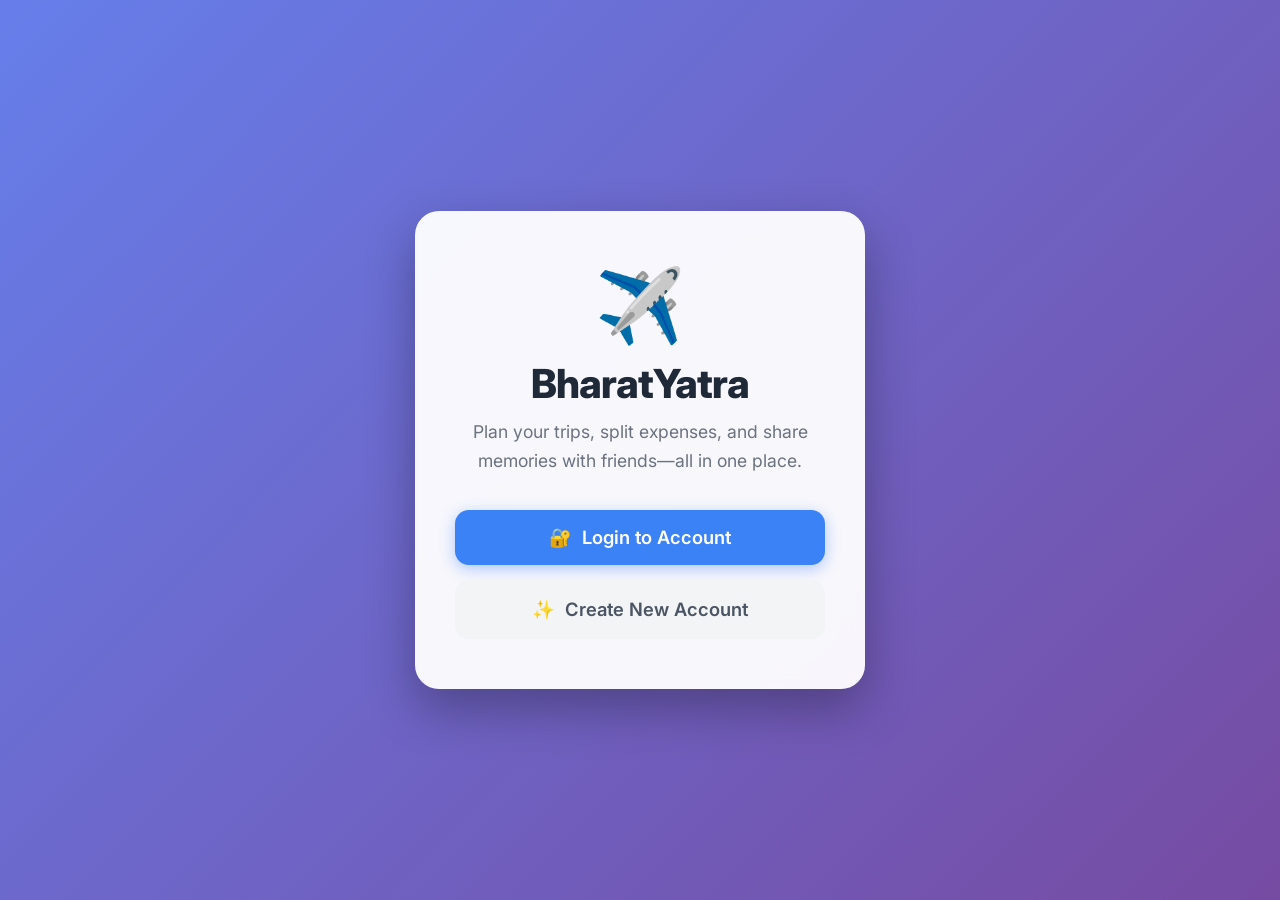
==== start1/templates/index.html @ 755bdc20 "Add Bharatyatra AI project" ====
<!DOCTYPE html>
<html lang="en">
<head>
    <meta charset="UTF-8">
    <meta name="viewport" content="width=device-width, initial-scale=1.0">
    <title>Welcome to BharatYatra ✈️</title>
    <!-- Modern Font -->
    <link href="https://fonts.googleapis.com/css2?family=Inter:wght@400;600;800&display=swap" rel="stylesheet">
    
    <style>
        * { box-sizing: border-box; margin: 0; padding: 0; }
        
        body {
            font-family: 'Inter', sans-serif;
            
            background: linear-gradient(135deg, #667eea 0%, #764ba2 100%);
            height: 100vh;
            display: flex;
            align-items: center;
            justify-content: center;
            color: #333;
            overflow: hidden; 
        }

        
        .welcome-card {
            background: rgba(255, 255, 255, 0.95);
            padding: 50px 40px;
            border-radius: 24px;
            box-shadow: 0 20px 50px rgba(0,0,0,0.3);
            text-align: center;
            max-width: 450px;
            width: 90%;
            transition: transform 0.3s ease, box-shadow 0.3s ease;
            backdrop-filter: blur(10px); /* Glassmorphism Effect */
        }

        .welcome-card:hover {
            transform: translateY(-5px);
            box-shadow: 0 25px 60px rgba(0,0,0,0.4);
        }

        
        .logo-icon {
            font-size: 4.5em;
            margin-bottom: 10px;
            animation: float 3s ease-in-out infinite; /* लोगो हल्का-हल्का हवा में तैरेगा */
        }

        @keyframes float {
            0% { transform: translateY(0px); }
            50% { transform: translateY(-10px); }
            100% { transform: translateY(0px); }
        }

        h1 {
            font-size: 2.5em;
            font-weight: 800;
            color: #1f2937;
            margin-bottom: 10px;
            letter-spacing: -1px;
        }

        p {
            color: #6b7280;
            font-size: 1.1em;
            margin-bottom: 35px;
            line-height: 1.6;
        }

        /* बटन्स का डिज़ाइन */
        .btn-container {
            display: flex;
            flex-direction: column;
            gap: 15px;
        }

        .btn {
            text-decoration: none;
            padding: 16px;
            border-radius: 14px;
            font-size: 1.15em;
            font-weight: 600;
            transition: all 0.3s;
            display: flex;
            align-items: center;
            justify-content: center;
            gap: 10px;
        }

        /* Login Button - Primary */
        .btn-primary {
            background: #3b82f6;
            color: white;
            box-shadow: 0 4px 15px rgba(59, 130, 246, 0.4);
        }
        .btn-primary:hover {
            background: #2563eb;
            box-shadow: 0 8px 25px rgba(59, 130, 246, 0.5);
            transform: scale(1.02);
        }

        /* Register Button - Secondary */
        .btn-secondary {
            background: #f3f4f6;
            color: #4b5563;
            border: 2px solid transparent;
        }
        .btn-secondary:hover {
            background: #e5e7eb;
            color: #1f2937;
            transform: scale(1.02);
        }

    </style>
</head>
<body>

    <div class="welcome-card">
        <div class="logo-icon">✈️</div>
        <h1>BharatYatra</h1>
        <p>Plan your trips, split expenses, and share memories with friends—all in one place.</p>
        
        <div class="btn-container">
            <a href="/login" class="btn btn-primary">
                <span>🔐</span> Login to Account
            </a>
            <a href="/register" class="btn btn-secondary">
                <span>✨</span> Create New Account
            </a>
        </div>
    </div>


</body>
</html>
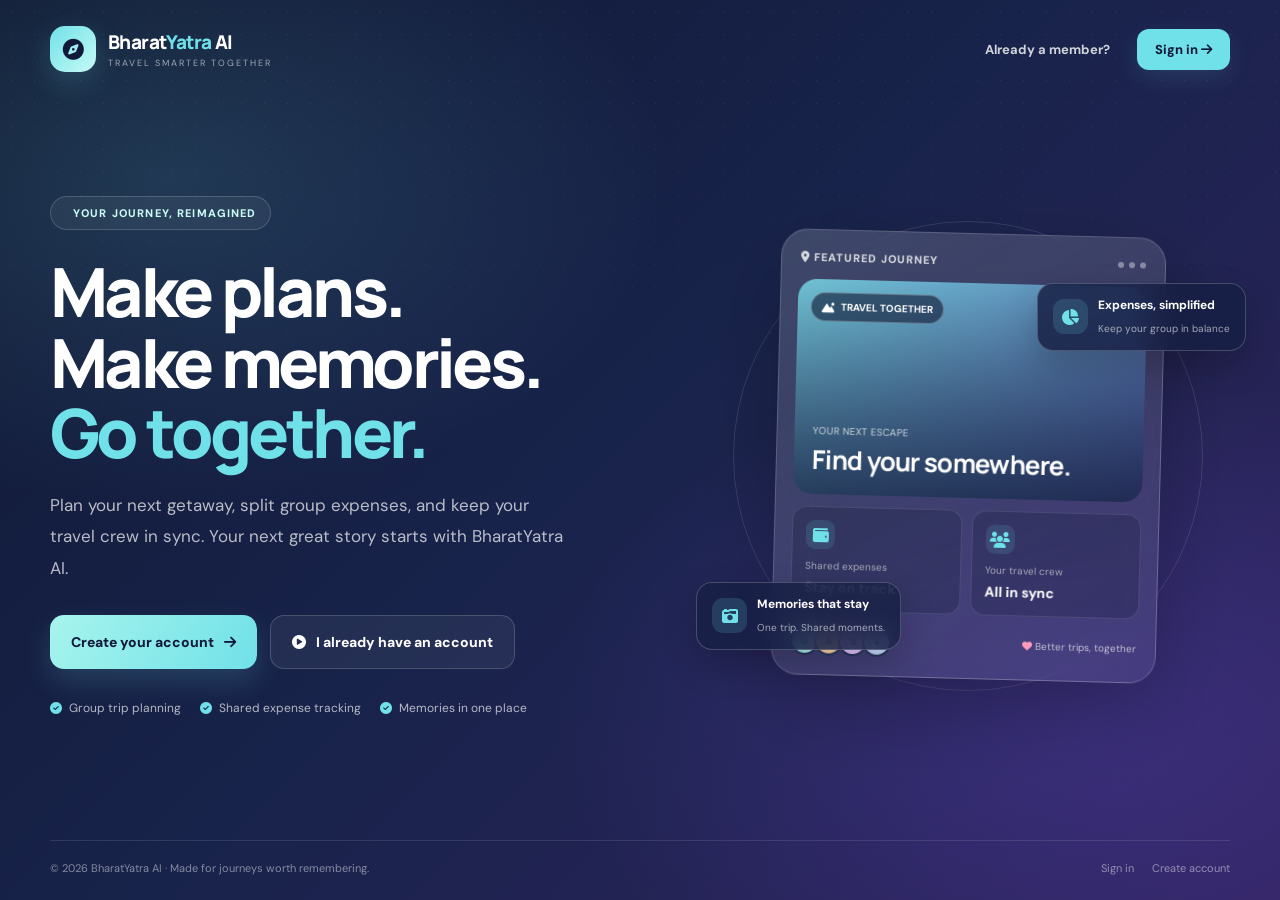
==== commit 20b70eda: "Update frontend and project files" ====
--- a/start1/templates/index.html
+++ b/start1/templates/index.html
@@ -1,136 +1,266 @@
 <!DOCTYPE html>
 <html lang="en">
 <head>
-    <meta charset="UTF-8">
-    <meta name="viewport" content="width=device-width, initial-scale=1.0">
-    <title>Welcome to BharatYatra ✈️</title>
-    <!-- Modern Font -->
-    <link href="https://fonts.googleapis.com/css2?family=Inter:wght@400;600;800&display=swap" rel="stylesheet">
-    
-    <style>
-        * { box-sizing: border-box; margin: 0; padding: 0; }
-        
-        body {
-            font-family: 'Inter', sans-serif;
-            
-            background: linear-gradient(135deg, #667eea 0%, #764ba2 100%);
-            height: 100vh;
-            display: flex;
-            align-items: center;
-            justify-content: center;
-            color: #333;
-            overflow: hidden; 
-        }
-
-        
-        .welcome-card {
-            background: rgba(255, 255, 255, 0.95);
-            padding: 50px 40px;
-            border-radius: 24px;
-            box-shadow: 0 20px 50px rgba(0,0,0,0.3);
-            text-align: center;
-            max-width: 450px;
-            width: 90%;
-            transition: transform 0.3s ease, box-shadow 0.3s ease;
-            backdrop-filter: blur(10px); /* Glassmorphism Effect */
-        }
-
-        .welcome-card:hover {
-            transform: translateY(-5px);
-            box-shadow: 0 25px 60px rgba(0,0,0,0.4);
-        }
-
-        
-        .logo-icon {
-            font-size: 4.5em;
-            margin-bottom: 10px;
-            animation: float 3s ease-in-out infinite; /* लोगो हल्का-हल्का हवा में तैरेगा */
-        }
-
-        @keyframes float {
-            0% { transform: translateY(0px); }
-            50% { transform: translateY(-10px); }
-            100% { transform: translateY(0px); }
-        }
-
-        h1 {
-            font-size: 2.5em;
-            font-weight: 800;
-            color: #1f2937;
-            margin-bottom: 10px;
-            letter-spacing: -1px;
-        }
-
-        p {
-            color: #6b7280;
-            font-size: 1.1em;
-            margin-bottom: 35px;
-            line-height: 1.6;
-        }
-
-        /* बटन्स का डिज़ाइन */
-        .btn-container {
-            display: flex;
-            flex-direction: column;
-            gap: 15px;
-        }
-
-        .btn {
-            text-decoration: none;
-            padding: 16px;
-            border-radius: 14px;
-            font-size: 1.15em;
-            font-weight: 600;
-            transition: all 0.3s;
-            display: flex;
-            align-items: center;
-            justify-content: center;
-            gap: 10px;
-        }
-
-        /* Login Button - Primary */
-        .btn-primary {
-            background: #3b82f6;
-            color: white;
-            box-shadow: 0 4px 15px rgba(59, 130, 246, 0.4);
-        }
-        .btn-primary:hover {
-            background: #2563eb;
-            box-shadow: 0 8px 25px rgba(59, 130, 246, 0.5);
-            transform: scale(1.02);
-        }
-
-        /* Register Button - Secondary */
-        .btn-secondary {
-            background: #f3f4f6;
-            color: #4b5563;
-            border: 2px solid transparent;
-        }
-        .btn-secondary:hover {
-            background: #e5e7eb;
-            color: #1f2937;
-            transform: scale(1.02);
-        }
-
-    </style>
+  <meta charset="UTF-8">
+  <meta name="viewport" content="width=device-width, initial-scale=1.0">
+  <meta name="theme-color" content="#111a3a">
+  <meta name="description" content="Plan group trips, share expenses, and keep every travel memory together with BharatYatra AI.">
+  <title>BharatYatra AI | Travel smarter together</title>
+  <link rel="preconnect" href="https://fonts.googleapis.com">
+  <link rel="preconnect" href="https://fonts.gstatic.com" crossorigin>
+  <link href="https://fonts.googleapis.com/css2?family=DM+Sans:wght@400;500;600;700&family=Manrope:wght@400;500;600;700;800&display=swap" rel="stylesheet">
+  <link href="https://cdnjs.cloudflare.com/ajax/libs/font-awesome/6.5.2/css/all.min.css" rel="stylesheet">
+  <style>
+    :root {
+      --navy: #111a3a;
+      --navy-soft: #1c2a58;
+      --purple: #7457f6;
+      --purple-deep: #5d43dc;
+      --cyan: #70e1e8;
+      --ink: #172039;
+      --muted: #7b849b;
+      --line: rgba(255,255,255,.17);
+      --white: #fff;
+    }
+    * { box-sizing: border-box; }
+    html { scroll-behavior: smooth; }
+    body {
+      margin: 0;
+      min-height: 100vh;
+      font-family: "DM Sans", sans-serif;
+      color: var(--white);
+      background:
+        radial-gradient(ellipse at 13% 20%, rgba(112,225,232,.15), transparent 32%),
+        radial-gradient(ellipse at 85% 80%, rgba(116,87,246,.23), transparent 35%),
+        linear-gradient(135deg, #101832 0%, #18234b 48%, #30235d 100%);
+      overflow-x: hidden;
+    }
+    body::before {
+      content: ""; position: fixed; inset: 0; pointer-events: none; opacity: .18;
+      background-image: radial-gradient(rgba(255,255,255,.55) .7px, transparent .7px);
+      background-size: 23px 23px;
+      mask-image: linear-gradient(to bottom, black, transparent 90%);
+    }
+    a { color: inherit; text-decoration: none; }
+    a:focus-visible { outline: 3px solid var(--cyan); outline-offset: 4px; }
+    .page-shell { position: relative; z-index: 1; min-height: 100vh; display: flex; flex-direction: column; }
+    .navbar {
+      width: min(1180px, calc(100% - 48px)); margin: 0 auto;
+      display: flex; justify-content: space-between; align-items: center;
+      padding: 26px 0;
+    }
+    .brand { display: inline-flex; align-items: center; gap: 12px; }
+    .brand-icon {
+      width: 46px; height: 46px; display: grid; place-items: center;
+      border-radius: 15px; color: var(--navy); font-size: 21px;
+      background: linear-gradient(135deg, var(--cyan), #c6fbf5);
+      box-shadow: 0 9px 28px rgba(112,225,232,.18);
+    }
+    .brand-title { display: block; font-family: Manrope, sans-serif; font-size: 19px; font-weight: 800; letter-spacing: -.6px; }
+    .brand-title span { color: var(--cyan); }
+    .brand-subtitle { display: block; margin-top: 2px; font-size: 9px; text-transform: uppercase; letter-spacing: 2px; color: rgba(255,255,255,.58); }
+    .nav-actions { display: flex; align-items: center; gap: 12px; }
+    .nav-link { font-size: 13px; font-weight: 700; color: rgba(255,255,255,.8); padding: 12px 15px; border-radius: 12px; transition: background .2s, color .2s; }
+    .nav-link:hover { background: rgba(255,255,255,.08); color: white; }
+    .nav-cta { color: var(--navy); background: var(--cyan); padding: 12px 18px; border-radius: 12px; font-weight: 800; font-size: 13px; box-shadow: 0 8px 22px rgba(112,225,232,.12); }
+    .nav-cta:hover { background: #a3f3ee; transform: translateY(-1px); }
+    main { width: min(1180px, calc(100% - 48px)); margin: 0 auto; flex: 1; display: grid; grid-template-columns: 1.04fr .96fr; align-items: center; gap: clamp(36px, 7vw, 100px); padding: 42px 0 68px; }
+    .hero { max-width: 650px; }
+    .pill { display: inline-flex; align-items: center; gap: 9px; border: 1px solid var(--line); border-radius: 999px; padding: 9px 13px; background: rgba(255,255,255,.055); color: #c9fbf7; font-size: 11px; font-weight: 800; letter-spacing: 1.15px; }
+    .pill i { color: var(--cyan); }
+    h1 { font-family: Manrope, sans-serif; font-size: clamp(43px, 5.3vw, 72px); line-height: 1.04; letter-spacing: -3.6px; margin: 26px 0 22px; font-weight: 800; }
+    h1 .accent { color: var(--cyan); }
+    .hero-copy { max-width: 520px; color: rgba(255,255,255,.7); font-size: clamp(15px, 1.5vw, 17px); line-height: 1.85; margin: 0; }
+    .hero-actions { display: flex; flex-wrap: wrap; gap: 13px; margin-top: 31px; }
+    .btn { min-height: 54px; padding: 0 21px; display: inline-flex; align-items: center; justify-content: center; gap: 10px; border-radius: 14px; font-size: 14px; font-weight: 800; transition: transform .2s, box-shadow .2s, background .2s; }
+    .btn:hover { transform: translateY(-2px); }
+    .btn-primary { color: var(--navy); background: linear-gradient(120deg, #a7f4ed, var(--cyan)); box-shadow: 0 12px 28px rgba(112,225,232,.17); }
+    .btn-primary:hover { box-shadow: 0 16px 34px rgba(112,225,232,.25); }
+    .btn-secondary { border: 1px solid var(--line); color: #fff; background: rgba(255,255,255,.055); }
+    .btn-secondary:hover { background: rgba(255,255,255,.11); }
+    .hero-points { display: flex; flex-wrap: wrap; gap: 19px; margin-top: 31px; color: rgba(255,255,255,.68); font-size: 12px; }
+    .hero-points span { display: inline-flex; align-items: center; gap: 7px; }
+    .hero-points i { color: var(--cyan); }
+    .visual { position: relative; min-height: 510px; display: grid; place-items: center; }
+    .orbit { position: absolute; width: min(100%, 470px); aspect-ratio: 1; border: 1px solid rgba(255,255,255,.12); border-radius: 50%; }
+    .orbit::before, .orbit::after { content: ""; position: absolute; border: 1px solid rgba(255,255,255,.09); border-radius: 50%; inset: 10%; }
+    .orbit::after { inset: 21%; }
+    .travel-window {
+      width: min(100%, 385px); position: relative; z-index: 1;
+      border: 1px solid rgba(255,255,255,.2); border-radius: 27px; padding: 17px;
+      background: linear-gradient(145deg, rgba(255,255,255,.16), rgba(255,255,255,.065));
+      box-shadow: 0 30px 85px rgba(0,0,0,.25); backdrop-filter: blur(18px);
+      transform: rotate(1.5deg);
+    }
+    .window-top { display: flex; align-items: center; justify-content: space-between; padding: 3px 2px 15px; }
+    .window-label { font-size: 11px; font-weight: 800; letter-spacing: 1px; color: rgba(255,255,255,.8); text-transform: uppercase; }
+    .window-dots { display: flex; gap: 5px; }
+    .window-dots span { width: 6px; height: 6px; border-radius: 50%; background: rgba(255,255,255,.4); }
+    .destination-art {
+      height: 215px; border-radius: 19px; overflow: hidden; position: relative;
+      background:
+        linear-gradient(180deg, rgba(12,20,49,.02), rgba(12,20,49,.7)),
+        url("https://images.unsplash.com/photo-1626621341517-bbf3d9990a23?auto=format&fit=crop&w=1000&q=85") center 52% / cover,
+        linear-gradient(135deg, #71c6d7, #5261a8);
+    }
+    .destination-tag { position: absolute; top: 13px; left: 13px; display: inline-flex; gap: 6px; align-items: center; padding: 7px 10px; background: rgba(14,22,50,.6); border: 1px solid rgba(255,255,255,.25); border-radius: 999px; font-size: 10px; font-weight: 700; backdrop-filter: blur(8px); }
+    .destination-name { position: absolute; left: 18px; bottom: 17px; }
+    .destination-name small { display: block; color: rgba(255,255,255,.75); font-size: 10px; margin-bottom: 4px; }
+    .destination-name strong { font-family: Manrope, sans-serif; font-size: 26px; letter-spacing: -.7px; }
+    .trip-summary { display: grid; grid-template-columns: 1fr 1fr; gap: 10px; margin-top: 12px; }
+    .summary-item { border: 1px solid rgba(255,255,255,.11); border-radius: 14px; padding: 13px; background: rgba(12,20,49,.22); }
+    .summary-icon { width: 29px; height: 29px; display: grid; place-items: center; border-radius: 9px; color: var(--cyan); background: rgba(112,225,232,.13); margin-bottom: 10px; }
+    .summary-item small { display: block; font-size: 10px; color: rgba(255,255,255,.57); margin-bottom: 4px; }
+    .summary-item strong { font-size: 14px; }
+    .member-row { display: flex; align-items: center; justify-content: space-between; padding: 15px 2px 2px; }
+    .avatars { display: flex; padding-left: 4px; }
+    .avatar { width: 29px; height: 29px; margin-left: -5px; display: grid; place-items: center; border: 2px solid #29325c; border-radius: 50%; font-size: 10px; font-weight: 800; color: #182044; background: #a7f4ed; }
+    .avatar:nth-child(2) { background: #ffd6a5; }
+    .avatar:nth-child(3) { background: #e5c7ff; }
+    .avatar:nth-child(4) { background: #c7dcff; }
+    .member-caption { font-size: 10px; color: rgba(255,255,255,.67); }
+    .floating-badge { position: absolute; z-index: 2; display: flex; align-items: center; gap: 10px; padding: 13px 15px; border-radius: 16px; border: 1px solid rgba(255,255,255,.2); background: rgba(23,32,68,.84); backdrop-filter: blur(12px); box-shadow: 0 15px 35px rgba(0,0,0,.2); animation: bob 5s ease-in-out infinite; }
+    .floating-badge i { width: 35px; height: 35px; display: grid; place-items: center; border-radius: 11px; background: rgba(112,225,232,.15); color: var(--cyan); }
+    .floating-badge strong { display: block; font-size: 12px; margin-bottom: 3px; }
+    .floating-badge small { color: rgba(255,255,255,.6); font-size: 10px; }
+    .badge-expense { top: 16%; right: -3%; }
+    .badge-memory { bottom: 12%; left: -2%; animation-delay: -2.5s; }
+    @keyframes bob { 0%,100% { transform: translateY(0); } 50% { transform: translateY(-9px); } }
+    footer { width: min(1180px, calc(100% - 48px)); margin: 0 auto; border-top: 1px solid rgba(255,255,255,.11); padding: 20px 0 25px; display: flex; justify-content: space-between; align-items: center; gap: 15px; color: rgba(255,255,255,.47); font-size: 11px; }
+    .footer-links { display: flex; gap: 18px; }
+    .footer-links a:hover { color: var(--cyan); }
+    @media (max-width: 980px) {
+      main { grid-template-columns: 1fr .85fr; gap: 28px; }
+      h1 { font-size: clamp(40px, 5vw, 58px); letter-spacing: -2.6px; }
+      .visual { min-height: 440px; }
+      .badge-expense { right: -1%; }
+      .badge-memory { left: -1%; }
+    }
+    @media (max-width: 760px) {
+      .navbar, main, footer { width: min(100% - 36px, 560px); }
+      .navbar { padding: 20px 0; }
+      main { display: flex; flex-direction: column; align-items: stretch; gap: 22px; padding: 45px 0 48px; }
+      .hero { text-align: center; }
+      .hero-copy { margin: 0 auto; }
+      .hero-actions, .hero-points { justify-content: center; }
+      h1 { font-size: clamp(43px, 10vw, 62px); letter-spacing: -2.8px; }
+      .visual { min-height: 440px; }
+      .travel-window { max-width: 355px; }
+      .badge-expense { right: 0; top: 8%; }
+      .badge-memory { left: 0; bottom: 7%; }
+      .visual-footer { flex-direction: column; align-items: flex-start; }
+    }
+    @media (max-width: 430px) {
+      .navbar, main, footer { width: calc(100% - 30px); }
+      .navbar { padding-top: 17px; }
+      .brand-icon { width: 41px; height: 41px; border-radius: 13px; }
+      .brand-title { font-size: 17px; }
+      .nav-link { display: none; }
+      .nav-cta { padding: 11px 13px; font-size: 12px; }
+      main { padding-top: 37px; }
+      h1 { font-size: 42px; letter-spacing: -2.2px; }
+      .hero-copy { font-size: 14px; }
+      .btn { width: 100%; min-height: 51px; }
+      .hero-actions { flex-direction: column; }
+      .hero-points { gap: 12px; font-size: 11px; }
+      .visual { min-height: 385px; }
+      .travel-window { padding: 12px; border-radius: 22px; }
+      .destination-art { height: 185px; }
+      .destination-name strong { font-size: 23px; }
+      .floating-badge { padding: 9px 10px; gap: 7px; }
+      .floating-badge i { width: 30px; height: 30px; }
+      .badge-expense { right: -2px; top: 3%; }
+      .badge-memory { left: -2px; bottom: 2%; }
+      footer { flex-direction: column; align-items: flex-start; }
+    }
+    @media (prefers-reduced-motion: reduce) {
+      *, *::before, *::after { animation-duration: .01ms !important; transition-duration: .01ms !important; scroll-behavior: auto !important; }
+    }
+  </style>
 </head>
 <body>
+  <div class="page-shell">
+    <header class="navbar">
+      <a class="brand" href="/" aria-label="BharatYatra AI home">
+        <span class="brand-icon"><i class="fa-solid fa-compass"></i></span>
+        <span>
+          <span class="brand-title">Bharat<span>Yatra</span> AI</span>
+          <span class="brand-subtitle">Travel smarter together</span>
+        </span>
+      </a>
+      <nav class="nav-actions" aria-label="Account navigation">
+        <a href="/login" class="nav-link">Already a member?</a>
+        <a href="/login" class="nav-cta">Sign in <i class="fa-solid fa-arrow-right"></i></a>
+      </nav>
+    </header>
 
-    <div class="welcome-card">
-        <div class="logo-icon">✈️</div>
-        <h1>BharatYatra</h1>
-        <p>Plan your trips, split expenses, and share memories with friends—all in one place.</p>
-        
-        <div class="btn-container">
-            <a href="/login" class="btn btn-primary">
-                <span>🔐</span> Login to Account
-            </a>
-            <a href="/register" class="btn btn-secondary">
-                <span>✨</span> Create New Account
-            </a>
-        </div>
-    </div>
+    <main>
+      <section class="hero">
+        <div class="pill"><i class="fa-solid fa-sparkles"></i> YOUR JOURNEY, REIMAGINED</div>
+        <h1>Make plans.<br>Make memories.<br><span class="accent">Go together.</span></h1>
+        <p class="hero-copy">Plan your next getaway, split group expenses, and keep your travel crew in sync. Your next great story starts with BharatYatra AI.</p>
+        <div class="hero-actions">
+          <a href="/register" class="btn btn-primary">Create your account <i class="fa-solid fa-arrow-right"></i></a>
+          <a href="/login" class="btn btn-secondary"><i class="fa-solid fa-circle-play"></i> I already have an account</a>
+        </div>
+        <div class="hero-points">
+          <span><i class="fa-solid fa-check-circle"></i> Group trip planning</span>
+          <span><i class="fa-solid fa-check-circle"></i> Shared expense tracking</span>
+          <span><i class="fa-solid fa-check-circle"></i> Memories in one place</span>
+        </div>
+      </section>
 
+      <section class="visual" aria-label="Illustration of a group trip dashboard">
+        <div class="orbit"></div>
+        <div class="travel-window">
+          <div class="window-top">
+            <span class="window-label"><i class="fa-solid fa-location-dot"></i> Featured journey</span>
+            <div class="window-dots"><span></span><span></span><span></span></div>
+          </div>
+          <div class="destination-art">
+            <div class="destination-tag"><i class="fa-solid fa-mountain-sun"></i> TRAVEL TOGETHER</div>
+            <div class="destination-name"><small>YOUR NEXT ESCAPE</small><strong>Find your somewhere.</strong></div>
+          </div>
+          <div class="trip-summary">
+            <div class="summary-item">
+              <span class="summary-icon"><i class="fa-solid fa-wallet"></i></span>
+              <small>Shared expenses</small>
+              <strong>Stay on track</strong>
+            </div>
+            <div class="summary-item">
+              <span class="summary-icon"><i class="fa-solid fa-users"></i></span>
+              <small>Your travel crew</small>
+              <strong>All in sync</strong>
+            </div>
+          </div>
+          <div class="member-row">
+            <div class="avatars" aria-label="Travel group illustration">
+              <span class="avatar">D</span><span class="avatar">A</span><span class="avatar">S</span><span class="avatar">+</span>
+            </div>
+            <span class="member-caption"><i class="fa-solid fa-heart" style="color:#ff9bba"></i> Better trips, together</span>
+          </div>
+        </div>
+        <div class="floating-badge badge-expense">
+          <i class="fa-solid fa-chart-pie"></i>
+          <span><strong>Expenses, simplified</strong><small>Keep your group in balance</small></span>
+        </div>
+        <div class="floating-badge badge-memory">
+          <i class="fa-solid fa-camera-retro"></i>
+          <span><strong>Memories that stay</strong><small>One trip. Shared moments.</small></span>
+        </div>
+      </section>
+    </main>
 
+    <footer>
+      <span>© <span id="year"></span> BharatYatra AI · Made for journeys worth remembering.</span>
+      <div class="footer-links">
+        <a href="/login">Sign in</a>
+        <a href="/register">Create account</a>
+      </div>
+    </footer>
+  </div>
+  <script>
+    document.getElementById("year").textContent = new Date().getFullYear();
+  </script>
 </body>
 </html>
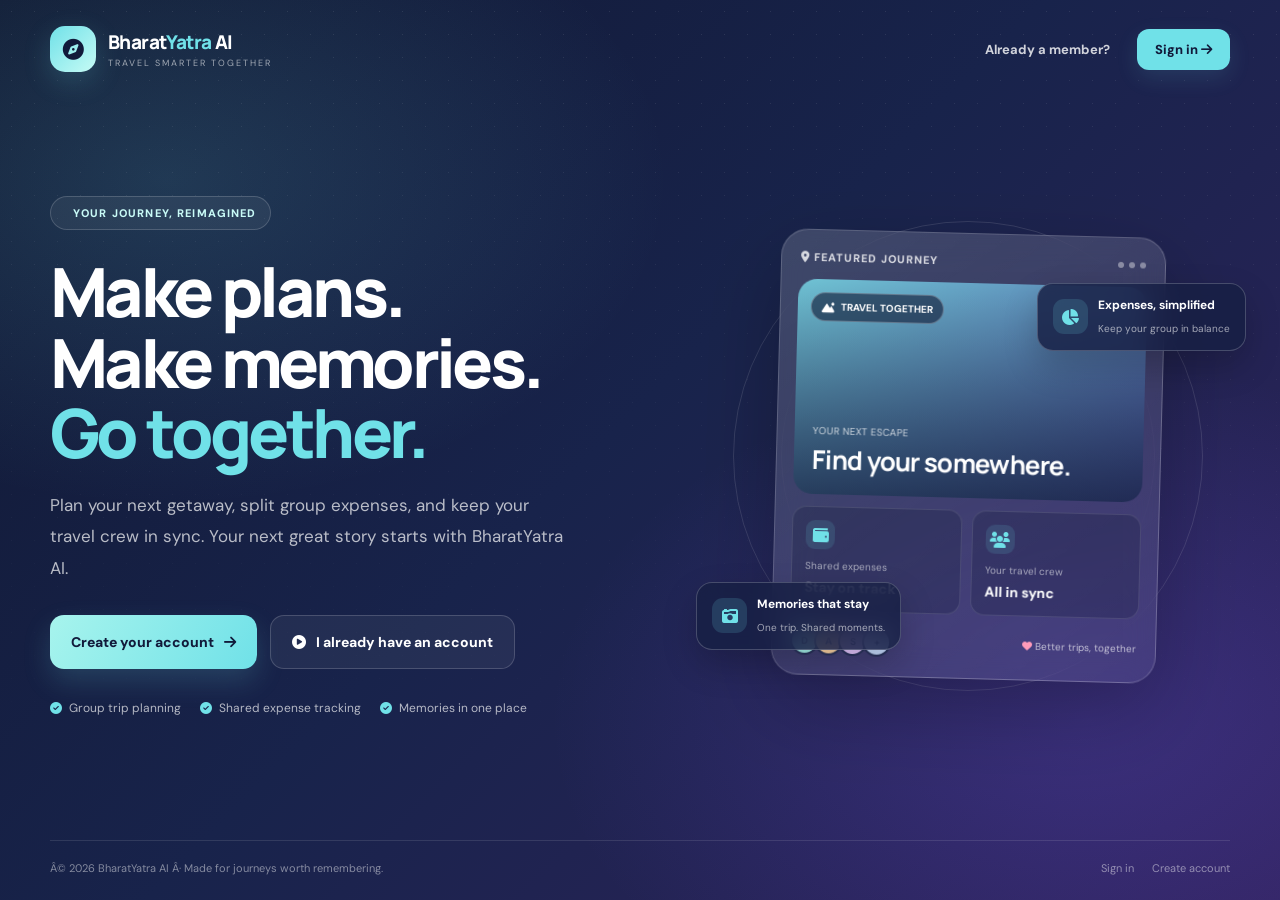
==== commit db46fbd7: "Add Google Search Console verification" ====
--- a/start1/templates/index.html
+++ b/start1/templates/index.html
@@ -1,10 +1,11 @@
-<!DOCTYPE html>
+﻿<!DOCTYPE html>
 <html lang="en">
 <head>
   <meta charset="UTF-8">
   <meta name="viewport" content="width=device-width, initial-scale=1.0">
   <meta name="theme-color" content="#111a3a">
   <meta name="description" content="Plan group trips, share expenses, and keep every travel memory together with BharatYatra AI.">
+    <meta name="google-site-verification" content="lZGWRj5hPmewPG3WODDH-ouRB-9sfZTmfJfUg36GJP0" />
   <title>BharatYatra AI | Travel smarter together</title>
   <link rel="preconnect" href="https://fonts.googleapis.com">
   <link rel="preconnect" href="https://fonts.gstatic.com" crossorigin>
@@ -252,7 +253,7 @@
     </main>
 
     <footer>
-      <span>© <span id="year"></span> BharatYatra AI · Made for journeys worth remembering.</span>
+      <span>Â© <span id="year"></span> BharatYatra AI Â· Made for journeys worth remembering.</span>
       <div class="footer-links">
         <a href="/login">Sign in</a>
         <a href="/register">Create account</a>
@@ -263,4 +264,4 @@
     document.getElementById("year").textContent = new Date().getFullYear();
   </script>
 </body>
-</html>+</html>
